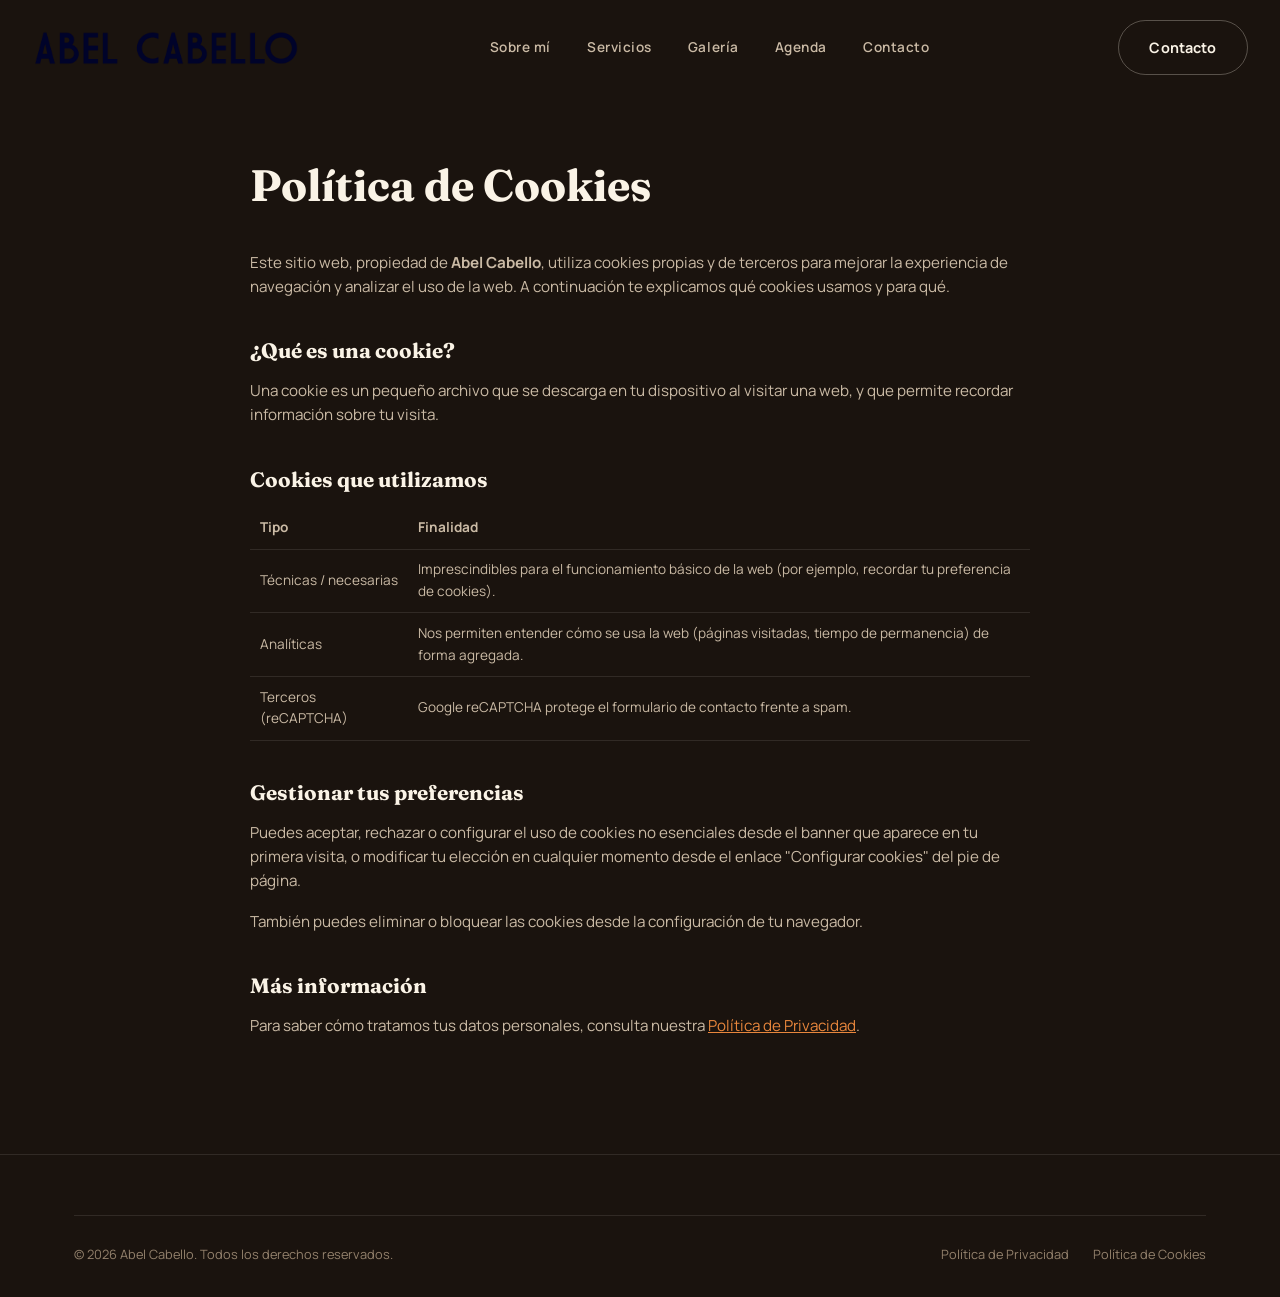
==== cookies.html @ 4c51b58e "Diferenciar identidad visual de dj-ckboo y mejorar hero - Paleta cálida (ámbar + vino) en vez de neg" ====
<!DOCTYPE html>
<html lang="es">
<head>
<meta charset="UTF-8" />
<meta name="viewport" content="width=device-width, initial-scale=1.0" />
<title>Política de Cookies — Abel Cabello</title>
<link rel="preconnect" href="https://fonts.googleapis.com">
<link rel="preconnect" href="https://fonts.gstatic.com" crossorigin>
<link href="https://fonts.googleapis.com/css2?family=Fraunces:ital,wght@0,600;0,700;1,600;1,700&family=Manrope:wght@400;500;600;700;800&display=swap" rel="stylesheet">
<link rel="stylesheet" href="assets/css/style.css" />
<style>
  .legal { padding: 160px 0 100px; max-width: 780px; margin: 0 auto; }
  .legal h1 { font-size: clamp(2rem,4vw,2.75rem); margin-bottom: 2.5rem; }
  .legal h2 { font-size: 1.3rem; margin: 2.5rem 0 1rem; }
  .legal p, .legal li { color: var(--gray); font-size: 0.95rem; }
  .legal a { color: var(--gold); text-decoration: underline; }
  .legal table { width: 100%; border-collapse: collapse; margin-top: 1rem; font-size: 0.85rem; }
  .legal th, .legal td { text-align: left; padding: 0.6rem; border-bottom: 1px solid var(--line); color: var(--gray); }
</style>
</head>
<body>

<header class="site-header" id="site-header">
  <a href="index.html" class="site-logo"><img src="images/brand/logo.png" alt="Abel Cabello" /></a>
  <nav class="site-nav" id="site-nav">
    <a href="index.html#bio">Sobre mí</a>
    <a href="index.html#servicios">Servicios</a>
    <a href="gallery.html">Galería</a>
    <a href="index.html#agenda">Agenda</a>
    <a href="index.html#contacto">Contacto</a>
  </nav>
  <div class="header-cta">
    <a href="index.html#contacto" class="btn btn-outline">Contacto</a>
  </div>
  <button class="hamburger" id="hamburger" aria-label="Abrir menú" aria-expanded="false"><span></span><span></span><span></span></button>
</header>

<div class="container legal">
  <h1>Política de Cookies</h1>

  <p>Este sitio web, propiedad de <strong>Abel Cabello</strong>, utiliza cookies propias y de terceros para mejorar la experiencia de navegación y analizar el uso de la web. A continuación te explicamos qué cookies usamos y para qué.</p>

  <h2>¿Qué es una cookie?</h2>
  <p>Una cookie es un pequeño archivo que se descarga en tu dispositivo al visitar una web, y que permite recordar información sobre tu visita.</p>

  <h2>Cookies que utilizamos</h2>
  <table>
    <tr><th>Tipo</th><th>Finalidad</th></tr>
    <tr><td>Técnicas / necesarias</td><td>Imprescindibles para el funcionamiento básico de la web (por ejemplo, recordar tu preferencia de cookies).</td></tr>
    <tr><td>Analíticas</td><td>Nos permiten entender cómo se usa la web (páginas visitadas, tiempo de permanencia) de forma agregada.</td></tr>
    <tr><td>Terceros (reCAPTCHA)</td><td>Google reCAPTCHA protege el formulario de contacto frente a spam.</td></tr>
  </table>

  <h2>Gestionar tus preferencias</h2>
  <p>Puedes aceptar, rechazar o configurar el uso de cookies no esenciales desde el banner que aparece en tu primera visita, o modificar tu elección en cualquier momento desde el enlace "Configurar cookies" del pie de página.</p>
  <p>También puedes eliminar o bloquear las cookies desde la configuración de tu navegador.</p>

  <h2>Más información</h2>
  <p>Para saber cómo tratamos tus datos personales, consulta nuestra <a href="privacidad.html">Política de Privacidad</a>.</p>
</div>

<footer class="site-footer">
  <div class="container">
    <div class="footer-bottom">
      <span>&copy; <span id="footer-year"></span> Abel Cabello. Todos los derechos reservados.</span>
      <div class="footer-links">
        <a href="privacidad.html">Política de Privacidad</a>
        <a href="cookies.html">Política de Cookies</a>
      </div>
    </div>
  </div>
</footer>

<script src="assets/js/main.js"></script>
</body>
</html>
---- assets/css/style.css ----
/* ==========================================================
   Abel Cabello — showman & cantante · Barcelona
   ========================================================== */

:root {
  --dark: #1a130e;
  --dark-2: #241a13;
  --dark-3: #302217;
  --cream: #faf3e6;
  --gray: #cabaa5;
  --gray-dim: #93816c;
  --gold: #e8863c;
  --gold-dim: #b3652a;
  --wine: #a53751;
  --line: rgba(250, 243, 230, 0.1);
  --radius: 16px;
  --serif: "Fraunces", Georgia, serif;
  --sans: "Manrope", -apple-system, BlinkMacSystemFont, "Segoe UI", sans-serif;
  --ease: cubic-bezier(0.22, 1, 0.36, 1);
}

* { box-sizing: border-box; }
html { scroll-behavior: smooth; }

body {
  margin: 0;
  background: var(--dark);
  color: var(--cream);
  font-family: var(--sans);
  font-size: 16px;
  line-height: 1.6;
  -webkit-font-smoothing: antialiased;
}

img, video { max-width: 100%; display: block; }

a { color: inherit; text-decoration: none; }

h1, h2, h3, h4 {
  font-family: var(--serif);
  font-weight: 700;
  margin: 0;
  line-height: 1.15;
}

h2 { font-size: clamp(2rem, 4vw, 3rem); }
h2 em, h1 em { font-style: italic; color: var(--gold); }

p { margin: 0 0 1rem; }

.container {
  max-width: 1180px;
  margin: 0 auto;
  padding: 0 24px;
}

.section-label {
  font-family: var(--sans);
  font-size: 0.75rem;
  letter-spacing: 0.18em;
  text-transform: uppercase;
  color: var(--gold);
  font-weight: 600;
  margin-bottom: 0.75rem;
}

section { position: relative; }

/* ---------- Buttons ---------- */
.btn {
  display: inline-flex;
  align-items: center;
  gap: 0.5rem;
  padding: 0.95rem 1.9rem;
  border-radius: var(--radius);
  font-size: 0.9rem;
  font-weight: 700;
  letter-spacing: 0.01em;
  border: 1px solid transparent;
  cursor: pointer;
  transition: all 0.3s var(--ease);
  white-space: nowrap;
}
.btn-gold {
  background: var(--gold);
  color: #1f1108;
  box-shadow: 3px 3px 0 var(--wine);
}
.btn-gold:hover { transform: translate(-2px, -2px); box-shadow: 5px 5px 0 var(--wine); }
.btn-outline {
  border-color: rgba(250, 243, 230, 0.28);
  color: var(--cream);
  border-radius: 999px;
}
.btn-outline:hover { border-color: var(--gold); color: var(--gold); }
.btn-wa {
  background: #25d366;
  color: #0b1a10;
  border-radius: 999px;
}
.btn-wa:hover { background: #34e077; transform: translateY(-2px); }

/* ---------- Header ---------- */
.site-header {
  position: fixed;
  top: 0; left: 0; right: 0;
  z-index: 100;
  display: flex;
  align-items: center;
  justify-content: space-between;
  padding: 1.25rem 32px;
  transition: background 0.3s var(--ease), padding 0.3s var(--ease), backdrop-filter 0.3s;
}
.site-header.scrolled {
  background: rgba(19, 17, 16, 0.92);
  backdrop-filter: blur(10px);
  padding: 0.85rem 32px;
  border-bottom: 1px solid var(--line);
}
.site-logo img { height: 34px; width: auto; }

.site-nav {
  display: flex;
  align-items: center;
  gap: 2.25rem;
}
.site-nav a {
  font-size: 0.85rem;
  font-weight: 600;
  letter-spacing: 0.04em;
  color: var(--gray);
  transition: color 0.25s;
}
.site-nav a:hover { color: var(--gold); }

.header-cta { display: flex; align-items: center; gap: 1rem; }

.hamburger {
  display: none;
  flex-direction: column;
  gap: 5px;
  background: none;
  border: none;
  cursor: pointer;
  padding: 6px;
}
.hamburger span { width: 24px; height: 2px; background: var(--cream); }

/* ---------- Hero ---------- */
.hero {
  min-height: 100vh;
  display: flex;
  flex-direction: column;
  align-items: center;
  justify-content: center;
  text-align: center;
  padding: 140px 24px 80px;
  position: relative;
  overflow: hidden;
}
.hero-slider { position: absolute; inset: 0; z-index: 0; }
.hero-slide {
  position: absolute; inset: 0;
  background-size: cover;
  background-position: center 20%;
  opacity: 0;
  transition: opacity 1.6s var(--ease);
}
.hero-slide.active { opacity: 1; }
.hero-overlay {
  position: absolute; inset: 0; z-index: 1;
  background: linear-gradient(180deg, rgba(26,19,14,0.4) 0%, rgba(26,19,14,0.88) 78%, var(--dark) 100%);
}
.hero-content { position: relative; z-index: 2; display: flex; flex-direction: column; align-items: center; }
.hero-logo { height: 46px; width: auto; margin-bottom: 2rem; filter: drop-shadow(0 2px 10px rgba(0,0,0,0.4)); }
.hero-dots {
  position: absolute; z-index: 2; bottom: 90px; left: 50%; transform: translateX(-50%);
  display: flex; gap: 0.5rem;
}
.hero-dot { width: 8px; height: 8px; border-radius: 50%; background: rgba(250,243,230,0.3); border: none; cursor: pointer; transition: background 0.3s; padding: 0; }
.hero-dot.active { background: var(--gold); }
.hero-tag {
  font-size: 0.8rem;
  letter-spacing: 0.2em;
  text-transform: uppercase;
  color: var(--gold);
  font-weight: 700;
  margin-bottom: 1.5rem;
}
.hero h1 {
  font-size: clamp(2.75rem, 8vw, 5.5rem);
  color: var(--cream);
}
.hero-sub {
  max-width: 620px;
  margin: 1.75rem auto 2.5rem;
  font-size: clamp(1.05rem, 2vw, 1.25rem);
  color: var(--gray);
}
.hero-cta { display: flex; gap: 1rem; flex-wrap: wrap; justify-content: center; }
.hero-scroll {
  position: absolute;
  z-index: 2;
  bottom: 36px;
  left: 50%;
  transform: translateX(-50%);
  color: var(--gray-dim);
  font-size: 0.7rem;
  letter-spacing: 0.15em;
  text-transform: uppercase;
  display: flex;
  flex-direction: column;
  align-items: center;
  gap: 0.5rem;
  animation: bounce 2.4s infinite;
}
@keyframes bounce {
  0%, 100% { transform: translate(-50%, 0); }
  50% { transform: translate(-50%, 8px); }
}

/* ---------- Bio ---------- */
.bio { padding: 120px 0; background: var(--dark-2); }
.bio-grid {
  display: grid;
  grid-template-columns: 0.85fr 1.15fr;
  gap: 4rem;
  align-items: center;
}
.bio-image { position: relative; }
.bio-image img { border-radius: var(--radius); }
.bio-image::before {
  content: '';
  position: absolute;
  top: -18px; left: -18px;
  width: 100%; height: 100%;
  border: 1px solid var(--gold-dim);
  border-radius: var(--radius);
  z-index: -1;
}
.bio-text p { color: var(--gray); font-size: 1.05rem; }
.bio-badges {
  display: flex;
  flex-wrap: wrap;
  gap: 0.6rem;
  margin: 1.75rem 0;
}
.badge {
  font-size: 0.78rem;
  padding: 0 0.1rem 0.35rem;
  border-bottom: 2px solid var(--gold-dim);
  color: var(--gray);
}
.awards {
  display: grid;
  grid-template-columns: repeat(4, 1fr);
  margin-top: 2.25rem;
}
.award {
  text-align: left;
  padding: 0 1rem;
  border-left: 1px solid var(--line);
}
.award:first-child { padding-left: 0; border-left: none; }
.award-year { font-family: var(--serif); font-size: 1.6rem; color: var(--gold); display: block; }
.award-label { font-size: 0.66rem; color: var(--gray-dim); text-transform: uppercase; letter-spacing: 0.06em; }

/* ---------- Servicios ---------- */
.servicios { padding: 120px 0; }
.servicios-head { text-align: center; max-width: 620px; margin: 0 auto 4rem; }
.servicios-head p { color: var(--gray); }
.serv-grid {
  display: grid;
  grid-template-columns: repeat(4, 1fr);
  gap: 1.5rem;
  counter-reset: serv;
}
.serv-card {
  position: relative;
  counter-increment: serv;
  background: var(--dark-2);
  border: 1px solid var(--line);
  border-radius: var(--radius);
  overflow: hidden;
  transition: transform 0.35s var(--ease), border-color 0.35s;
}
.serv-card:hover { transform: translateY(-6px) rotate(-0.5deg); border-color: var(--gold-dim); }
.serv-card-img { aspect-ratio: 3/4; overflow: hidden; position: relative; }
.serv-card-img::before {
  content: "0" counter(serv);
  position: absolute; top: 12px; left: 12px; z-index: 2;
  font-family: var(--serif);
  font-size: 1.1rem;
  color: #1f1108;
  background: var(--gold);
  width: 34px; height: 34px;
  border-radius: 50%;
  display: flex; align-items: center; justify-content: center;
}
.serv-card-img img { width: 100%; height: 100%; object-fit: cover; transition: transform 0.5s var(--ease); }
.serv-card:hover .serv-card-img img { transform: scale(1.06); }
.serv-card-body { padding: 1.5rem; }
.serv-card-body h3 { font-size: 1.2rem; margin-bottom: 0.5rem; }
.serv-card-body p { color: var(--gray-dim); font-size: 0.88rem; margin: 0; }
.serv-price { display: inline-block; margin-top: 1rem; color: var(--gold); font-size: 0.8rem; font-weight: 700; letter-spacing: 0.03em; }

/* ---------- Galería ---------- */
.galeria { padding: 120px 0; background: var(--dark-2); }
.galeria-head {
  display: flex;
  align-items: flex-end;
  justify-content: space-between;
  flex-wrap: wrap;
  gap: 1.5rem;
  margin-bottom: 3rem;
}
.galeria-head p { color: var(--gray); max-width: 420px; margin: 0.5rem 0 0; }
.gal-grid {
  display: grid;
  grid-template-columns: repeat(4, 1fr);
  grid-auto-rows: 220px;
  gap: 8px;
}
.gal-item {
  position: relative;
  overflow: hidden;
  border-radius: 3px;
  cursor: pointer;
  background: var(--dark-3);
}
.gal-item.tall { grid-row: span 2; }
.gal-item.wide { grid-column: span 2; }
.gal-item img, .gal-item video { width: 100%; height: 100%; object-fit: cover; transition: transform 0.5s var(--ease); }
.gal-item:hover img, .gal-item:hover video { transform: scale(1.07); }
.gal-play {
  position: absolute; inset: 0;
  display: flex; align-items: center; justify-content: center;
  background: rgba(19,17,16,0.25);
}
.gal-play svg { filter: drop-shadow(0 2px 8px rgba(0,0,0,0.5)); }
.gal-footer { text-align: center; margin-top: 3rem; }

/* Lightbox */
.lightbox {
  position: fixed; inset: 0; z-index: 300;
  background: rgba(10,9,8,0.96);
  display: none;
  align-items: center; justify-content: center;
  padding: 40px;
}
.lightbox.open { display: flex; }
.lightbox-content { max-width: 90vw; max-height: 85vh; }
.lightbox-content img, .lightbox-content video { max-width: 90vw; max-height: 85vh; border-radius: 4px; }
.lightbox-close {
  position: absolute; top: 24px; right: 32px;
  color: var(--cream); font-size: 2rem; cursor: pointer; background: none; border: none;
}
.lightbox-nav {
  position: absolute; top: 50%; transform: translateY(-50%);
  background: none; border: none; color: var(--cream); font-size: 2.5rem; cursor: pointer; padding: 1rem;
  opacity: 0.6; transition: opacity 0.2s;
}
.lightbox-nav:hover { opacity: 1; }
.lightbox-prev { left: 8px; }
.lightbox-next { right: 8px; }

/* ---------- Agenda ---------- */
.agenda { padding: 120px 0; }
.agenda-head { text-align: center; max-width: 560px; margin: 0 auto 3.5rem; }
.agenda-head p { color: var(--gray); }
.agenda-list { max-width: 780px; margin: 0 auto; border-top: 1px solid var(--line); }
.agenda-row {
  display: grid;
  grid-template-columns: 110px 1fr auto;
  align-items: center;
  gap: 1.5rem;
  padding: 1.5rem 0;
  border-bottom: 1px solid var(--line);
}
.agenda-date { text-align: center; }
.agenda-date .day { font-family: var(--serif); font-size: 1.8rem; color: var(--gold); display: block; }
.agenda-date .month { font-size: 0.72rem; text-transform: uppercase; color: var(--gray-dim); letter-spacing: 0.08em; }
.agenda-info h4 { font-size: 1.05rem; margin-bottom: 0.25rem; }
.agenda-info span { font-size: 0.85rem; color: var(--gray-dim); }
.agenda-status {
  font-size: 0.72rem;
  text-transform: uppercase;
  letter-spacing: 0.06em;
  padding: 0.4rem 0.85rem;
  border-radius: 999px;
  border: 1px solid var(--line);
  color: var(--gray);
}
.agenda-status.open { color: #7dd88a; border-color: rgba(125,216,138,0.35); }
.agenda-cta { text-align: center; margin-top: 3rem; }

/* ---------- Testimonios ---------- */
.testimonios { padding: 120px 0; background: var(--dark-2); }
.testi-head { text-align: center; max-width: 560px; margin: 0 auto 3.5rem; }
.testi-grid {
  display: grid;
  grid-template-columns: repeat(3, 1fr);
  gap: 1.75rem;
}
.testi-card {
  background: var(--dark);
  border: 1px solid var(--line);
  border-radius: var(--radius);
  padding: 2rem;
}
.testi-stars { color: var(--wine); font-size: 1rem; margin-bottom: 1rem; letter-spacing: 0.15em; }
.testi-card { border-top: 3px solid var(--gold); }
.testi-text { color: var(--cream); font-size: 0.95rem; font-style: italic; margin-bottom: 1.5rem; }
.testi-author { font-size: 0.85rem; font-weight: 600; color: var(--gray); }
.testi-event { font-size: 0.78rem; color: var(--gray-dim); }

/* ---------- Contacto ---------- */
.contacto {
  padding: 120px 0;
  background: linear-gradient(180deg, var(--dark) 0%, #0e0c0b 100%);
}
.contacto-grid {
  display: grid;
  grid-template-columns: 1fr 1fr;
  gap: 4rem;
}
.contacto-info p { color: var(--gray); }
.contacto-direct { margin-top: 2rem; display: flex; flex-direction: column; gap: 1rem; }
.contacto-direct a { display: flex; align-items: center; gap: 0.75rem; color: var(--cream); font-size: 0.95rem; }
.contacto-direct a:hover { color: var(--gold); }
.contacto-direct svg { color: var(--gold); flex-shrink: 0; }

.form-grid {
  display: grid;
  grid-template-columns: 1fr 1fr;
  gap: 1rem;
}
.form-grid .full { grid-column: 1 / -1; }
.field label {
  display: block;
  font-size: 0.78rem;
  text-transform: uppercase;
  letter-spacing: 0.05em;
  color: var(--gray-dim);
  margin-bottom: 0.5rem;
}
.field input, .field select, .field textarea {
  width: 100%;
  background: var(--dark-2);
  border: 1px solid var(--line);
  border-radius: 3px;
  padding: 0.85rem 1rem;
  color: var(--cream);
  font-family: var(--sans);
  font-size: 0.92rem;
  transition: border-color 0.25s;
}
.field input:focus, .field select:focus, .field textarea:focus {
  outline: none;
  border-color: var(--gold-dim);
}
.field textarea { resize: vertical; min-height: 110px; }
.field-check {
  display: flex;
  align-items: flex-start;
  gap: 0.6rem;
  font-size: 0.8rem;
  color: var(--gray-dim);
}
.field-check a { color: var(--gray); text-decoration: underline; }
.field-check input { margin-top: 3px; }
.form-note { font-size: 0.75rem; color: var(--gray-dim); margin-top: 0.75rem; }

/* ---------- Footer ---------- */
.site-footer {
  padding: 60px 0 32px;
  border-top: 1px solid var(--line);
}
.footer-top {
  display: flex;
  justify-content: space-between;
  align-items: center;
  flex-wrap: wrap;
  gap: 1.5rem;
  padding-bottom: 2.5rem;
}
.footer-logo img { height: 28px; }
.footer-social { display: flex; gap: 1.25rem; }
.footer-social a { color: var(--gray); transition: color 0.25s; }
.footer-social a:hover { color: var(--gold); }
.footer-bottom {
  display: flex;
  justify-content: space-between;
  flex-wrap: wrap;
  gap: 1rem;
  padding-top: 1.75rem;
  border-top: 1px solid var(--line);
  font-size: 0.8rem;
  color: var(--gray-dim);
}
.footer-links { display: flex; gap: 1.5rem; }
.footer-links a:hover { color: var(--gold); }

/* ---------- WhatsApp float ---------- */
.wa-float {
  position: fixed;
  bottom: 24px; right: 24px;
  z-index: 90;
  width: 56px; height: 56px;
  border-radius: 50%;
  background: #25d366;
  display: flex; align-items: center; justify-content: center;
  box-shadow: 0 6px 20px rgba(0,0,0,0.35);
  transition: transform 0.25s;
}
.wa-float:hover { transform: scale(1.08); }

/* ---------- Reveal animation ---------- */
.fade-up { opacity: 0; transform: translateY(24px); transition: opacity 0.7s var(--ease), transform 0.7s var(--ease); }
.fade-up.in-view { opacity: 1; transform: translateY(0); }

/* ---------- Responsive ---------- */
@media (max-width: 900px) {
  .bio-grid, .contacto-grid { grid-template-columns: 1fr; gap: 2.5rem; }
  .awards { grid-template-columns: repeat(2, 1fr); row-gap: 1.5rem; }
  .award:nth-child(3) { border-left: none; padding-left: 0; }
  .serv-grid { grid-template-columns: repeat(2, 1fr); }
  .testi-grid { grid-template-columns: 1fr; }
  .gal-grid { grid-template-columns: repeat(2, 1fr); grid-auto-rows: 180px; }
  .gal-item.wide { grid-column: span 2; }
}

@media (max-width: 700px) {
  .site-nav, .header-cta .btn-outline { display: none; }
  .hamburger { display: flex; }
  .site-nav.open {
    display: flex;
    position: fixed;
    top: 0; right: 0;
    height: 100vh;
    width: 78%;
    max-width: 320px;
    background: var(--dark-2);
    flex-direction: column;
    align-items: flex-start;
    justify-content: center;
    gap: 2rem;
    padding: 2rem 2.5rem;
    box-shadow: -10px 0 40px rgba(0,0,0,0.4);
  }
  .site-nav.open a { font-size: 1.1rem; }
  .form-grid { grid-template-columns: 1fr; }
  .form-grid .full { grid-column: 1; }
  .agenda-row { grid-template-columns: 70px 1fr; }
  .agenda-status { grid-column: 1 / -1; justify-self: start; }
}
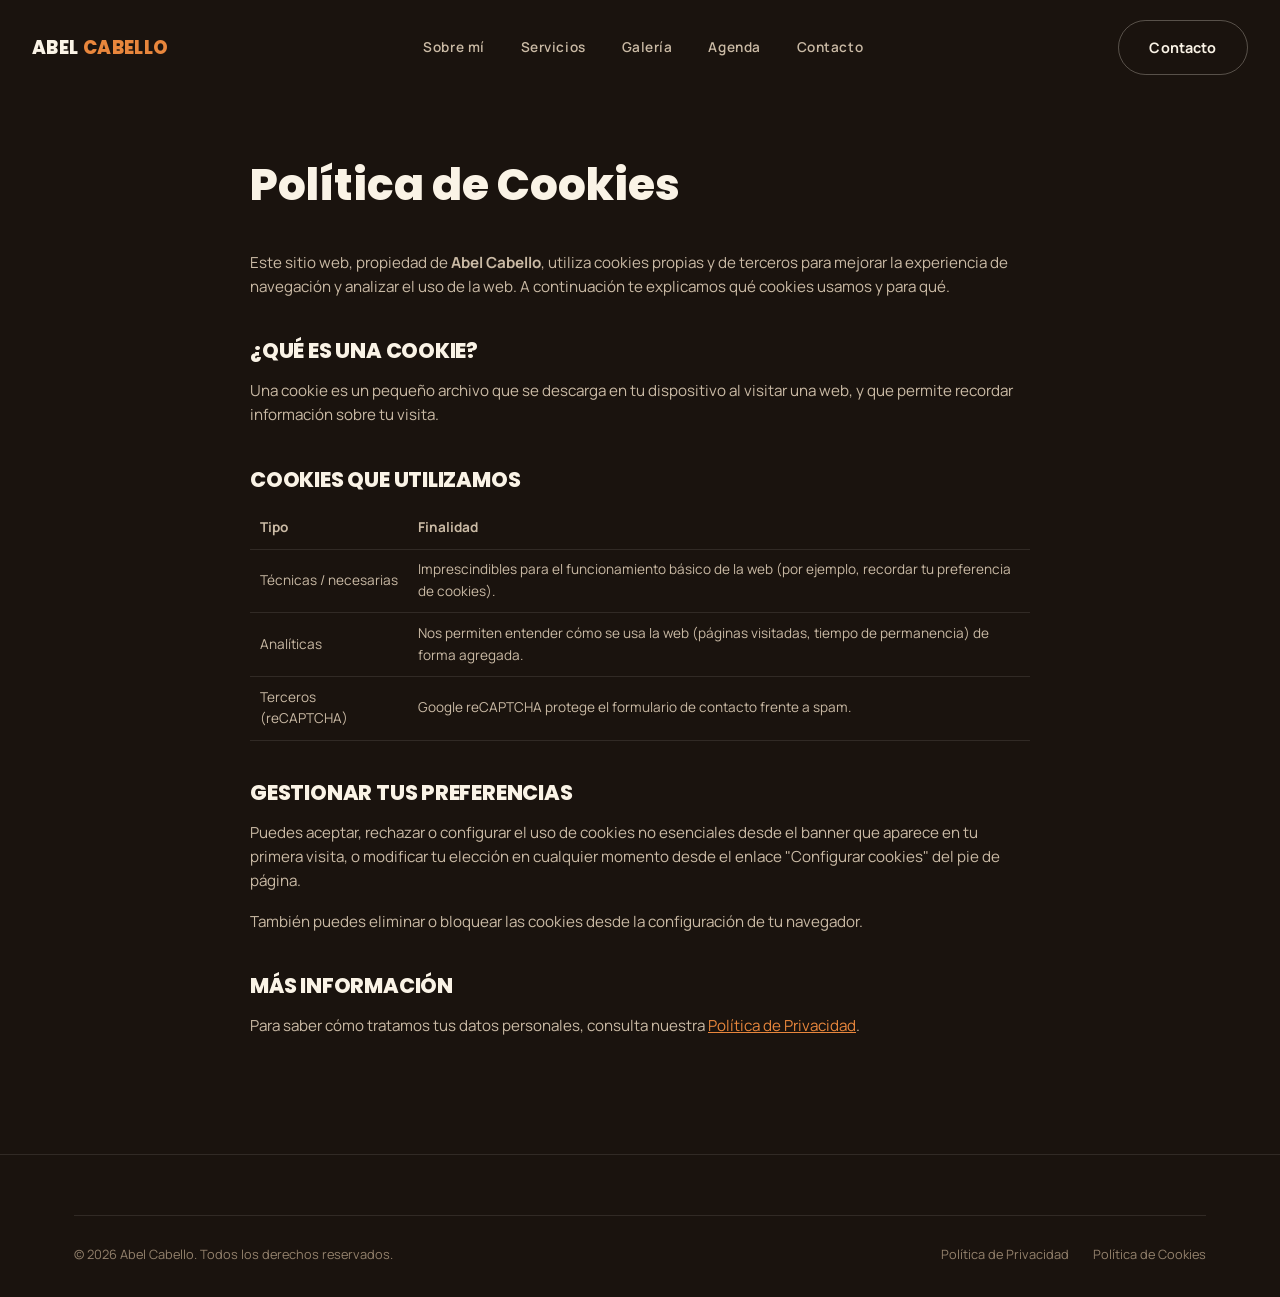
==== commit b45bffa3: "Logo en texto, tipografía disco-80s y arreglo del marco de bio - Elimina el logo PNG en header/hero/" ====
--- a/cookies.html
+++ b/cookies.html
@@ -6,7 +6,7 @@
 <title>Política de Cookies — Abel Cabello</title>
 <link rel="preconnect" href="https://fonts.googleapis.com">
 <link rel="preconnect" href="https://fonts.gstatic.com" crossorigin>
-<link href="https://fonts.googleapis.com/css2?family=Fraunces:ital,wght@0,600;0,700;1,600;1,700&family=Manrope:wght@400;500;600;700;800&display=swap" rel="stylesheet">
+<link href="https://fonts.googleapis.com/css2?family=Archivo+Black&family=Poppins:wght@600;700;800;900&family=Manrope:wght@400;500;600;700;800&display=swap" rel="stylesheet">
 <link rel="stylesheet" href="assets/css/style.css" />
 <style>
   .legal { padding: 160px 0 100px; max-width: 780px; margin: 0 auto; }
@@ -21,7 +21,7 @@
 <body>
 
 <header class="site-header" id="site-header">
-  <a href="index.html" class="site-logo"><img src="images/brand/logo.png" alt="Abel Cabello" /></a>
+  <a href="index.html" class="site-logo wordmark">Abel <span class="accent">Cabello</span></a>
   <nav class="site-nav" id="site-nav">
     <a href="index.html#bio">Sobre mí</a>
     <a href="index.html#servicios">Servicios</a>
--- a/assets/css/style.css
+++ b/assets/css/style.css
@@ -14,7 +14,8 @@
   --wine: #a53751;
   --line: rgba(250, 243, 230, 0.1);
   --radius: 16px;
-  --serif: "Fraunces", Georgia, serif;
+  --serif: "Poppins", "Manrope", sans-serif;
+  --display: "Archivo Black", "Poppins", sans-serif;
   --sans: "Manrope", -apple-system, BlinkMacSystemFont, "Segoe UI", sans-serif;
   --ease: cubic-bezier(0.22, 1, 0.36, 1);
 }
@@ -38,13 +39,22 @@
 
 h1, h2, h3, h4 {
   font-family: var(--serif);
-  font-weight: 700;
+  font-weight: 800;
   margin: 0;
   line-height: 1.15;
 }
 
-h2 { font-size: clamp(2rem, 4vw, 3rem); }
-h2 em, h1 em { font-style: italic; color: var(--gold); }
+h2 { font-size: clamp(2rem, 4vw, 3rem); text-transform: uppercase; letter-spacing: -0.01em; }
+h2 em, h1 em { font-style: normal; color: var(--gold); }
+
+.wordmark {
+  font-family: var(--serif);
+  font-weight: 800;
+  text-transform: uppercase;
+  letter-spacing: 0.02em;
+  font-size: 1.15rem;
+}
+.wordmark .accent { color: var(--gold); }
 
 p { margin: 0 0 1rem; }
 
@@ -188,9 +198,13 @@
   margin-bottom: 1.5rem;
 }
 .hero h1 {
+  font-family: var(--display);
   font-size: clamp(2.75rem, 8vw, 5.5rem);
+  text-transform: uppercase;
+  letter-spacing: -0.01em;
   color: var(--cream);
 }
+.hero h1 em { font-family: var(--display); }
 .hero-sub {
   max-width: 620px;
   margin: 1.75rem auto 2.5rem;
@@ -228,15 +242,15 @@
   align-items: center;
 }
 .bio-image { position: relative; }
-.bio-image img { border-radius: var(--radius); }
+.bio-image img { border-radius: var(--radius); position: relative; z-index: 1; }
 .bio-image::before {
   content: '';
   position: absolute;
-  top: -18px; left: -18px;
-  width: 100%; height: 100%;
-  border: 1px solid var(--gold-dim);
+  top: 18px; left: -18px;
+  right: -18px; bottom: -18px;
+  background: var(--gold);
   border-radius: var(--radius);
-  z-index: -1;
+  z-index: 0;
 }
 .bio-text p { color: var(--gray); font-size: 1.05rem; }
 .bio-badges {
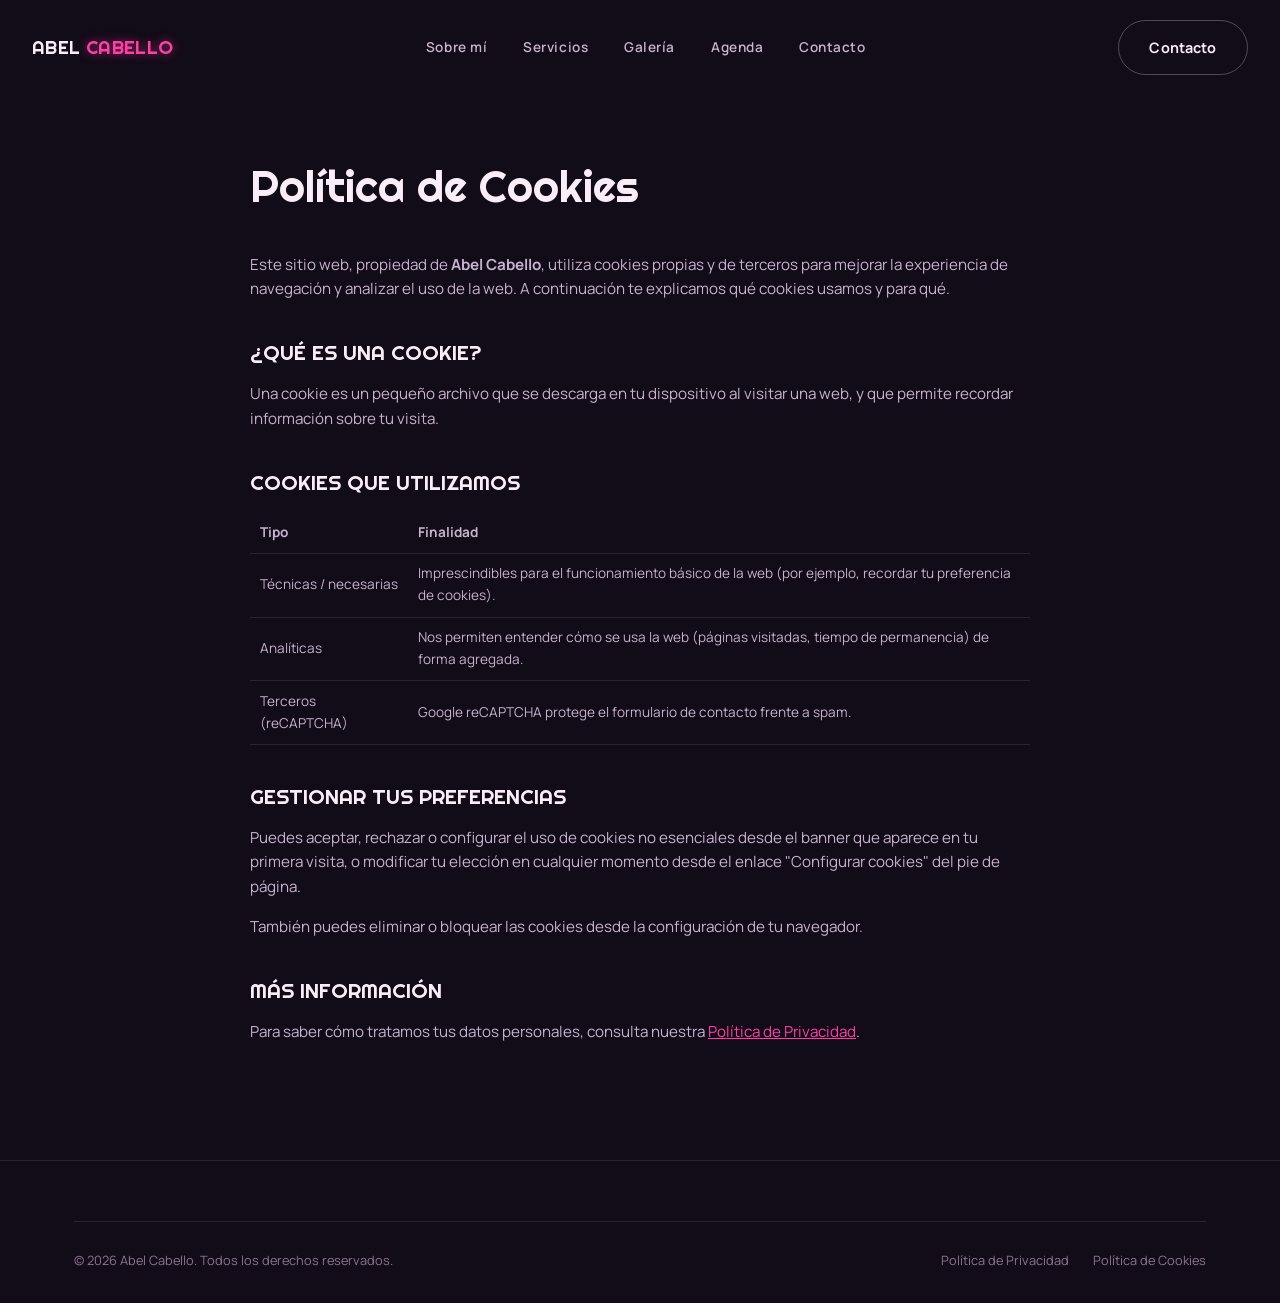
==== commit 5ca6697e: "Identidad neón rosa/cian estilo disco - Fondo púrpura-negro en vez de marrón cálido, mejor base para" ====
--- a/cookies.html
+++ b/cookies.html
@@ -6,7 +6,7 @@
 <title>Política de Cookies — Abel Cabello</title>
 <link rel="preconnect" href="https://fonts.googleapis.com">
 <link rel="preconnect" href="https://fonts.gstatic.com" crossorigin>
-<link href="https://fonts.googleapis.com/css2?family=Archivo+Black&family=Poppins:wght@600;700;800;900&family=Manrope:wght@400;500;600;700;800&display=swap" rel="stylesheet">
+<link href="https://fonts.googleapis.com/css2?family=Monoton&family=Righteous&family=Manrope:wght@400;500;600;700;800&display=swap" rel="stylesheet">
 <link rel="stylesheet" href="assets/css/style.css" />
 <style>
   .legal { padding: 160px 0 100px; max-width: 780px; margin: 0 auto; }
--- a/assets/css/style.css
+++ b/assets/css/style.css
@@ -3,21 +3,23 @@
    ========================================================== */
 
 :root {
-  --dark: #1a130e;
-  --dark-2: #241a13;
-  --dark-3: #302217;
-  --cream: #faf3e6;
-  --gray: #cabaa5;
-  --gray-dim: #93816c;
-  --gold: #e8863c;
-  --gold-dim: #b3652a;
-  --wine: #a53751;
-  --line: rgba(250, 243, 230, 0.1);
+  --dark: #120b18;
+  --dark-2: #1c1124;
+  --dark-3: #271730;
+  --cream: #f9eef7;
+  --gray: #c6b3cc;
+  --gray-dim: #8a7591;
+  --gold: #ff3fa6;
+  --gold-dim: #c41f80;
+  --wine: #00e5ff;
+  --line: rgba(249, 238, 247, 0.1);
   --radius: 16px;
-  --serif: "Poppins", "Manrope", sans-serif;
-  --display: "Archivo Black", "Poppins", sans-serif;
+  --serif: "Righteous", "Manrope", sans-serif;
+  --display: "Monoton", "Righteous", sans-serif;
   --sans: "Manrope", -apple-system, BlinkMacSystemFont, "Segoe UI", sans-serif;
   --ease: cubic-bezier(0.22, 1, 0.36, 1);
+  --glow-pink: 0 0 6px rgba(255, 63, 166, 0.85), 0 0 22px rgba(255, 63, 166, 0.55), 0 0 60px rgba(255, 63, 166, 0.35);
+  --glow-cyan: 0 0 6px rgba(0, 229, 255, 0.85), 0 0 22px rgba(0, 229, 255, 0.5), 0 0 60px rgba(0, 229, 255, 0.3);
 }
 
 * { box-sizing: border-box; }
@@ -39,22 +41,23 @@
 
 h1, h2, h3, h4 {
   font-family: var(--serif);
-  font-weight: 800;
+  font-weight: 400;
   margin: 0;
-  line-height: 1.15;
-}
-
-h2 { font-size: clamp(2rem, 4vw, 3rem); text-transform: uppercase; letter-spacing: -0.01em; }
-h2 em, h1 em { font-style: normal; color: var(--gold); }
+  line-height: 1.2;
+}
+
+h2 { font-size: clamp(1.85rem, 4vw, 2.75rem); text-transform: uppercase; letter-spacing: 0; }
+h2 em, h1 em { font-style: normal; color: var(--gold); text-shadow: 0 0 14px rgba(255, 63, 166, 0.5); }
 
 .wordmark {
   font-family: var(--serif);
-  font-weight: 800;
+  font-weight: 400;
   text-transform: uppercase;
   letter-spacing: 0.02em;
   font-size: 1.15rem;
 }
-.wordmark .accent { color: var(--gold); }
+.wordmark .accent { color: var(--gold); text-shadow: 0 0 10px rgba(255, 63, 166, 0.6); }
+.hero-wordmark { font-size: 1.3rem; margin-bottom: 1.75rem; }
 
 p { margin: 0 0 1rem; }
 
@@ -69,6 +72,7 @@
   font-size: 0.75rem;
   letter-spacing: 0.18em;
   text-transform: uppercase;
+  text-shadow: 0 0 12px rgba(255, 63, 166, 0.45);
   color: var(--gold);
   font-weight: 600;
   margin-bottom: 0.75rem;
@@ -93,16 +97,16 @@
 }
 .btn-gold {
   background: var(--gold);
-  color: #1f1108;
-  box-shadow: 3px 3px 0 var(--wine);
-}
-.btn-gold:hover { transform: translate(-2px, -2px); box-shadow: 5px 5px 0 var(--wine); }
+  color: #180a14;
+  box-shadow: var(--glow-pink);
+}
+.btn-gold:hover { transform: translateY(-2px); box-shadow: 0 0 10px rgba(255,63,166,1), 0 0 30px rgba(255,63,166,0.7), 0 0 80px rgba(255,63,166,0.4); }
 .btn-outline {
-  border-color: rgba(250, 243, 230, 0.28);
+  border-color: rgba(249, 238, 247, 0.28);
   color: var(--cream);
   border-radius: 999px;
 }
-.btn-outline:hover { border-color: var(--gold); color: var(--gold); }
+.btn-outline:hover { border-color: var(--wine); color: var(--wine); box-shadow: var(--glow-cyan); }
 .btn-wa {
   background: #25d366;
   color: #0b1a10;
@@ -187,8 +191,8 @@
   position: absolute; z-index: 2; bottom: 90px; left: 50%; transform: translateX(-50%);
   display: flex; gap: 0.5rem;
 }
-.hero-dot { width: 8px; height: 8px; border-radius: 50%; background: rgba(250,243,230,0.3); border: none; cursor: pointer; transition: background 0.3s; padding: 0; }
-.hero-dot.active { background: var(--gold); }
+.hero-dot { width: 8px; height: 8px; border-radius: 50%; background: rgba(249,238,247,0.3); border: none; cursor: pointer; transition: all 0.3s; padding: 0; }
+.hero-dot.active { background: var(--gold); box-shadow: var(--glow-pink); }
 .hero-tag {
   font-size: 0.8rem;
   letter-spacing: 0.2em;
@@ -199,12 +203,19 @@
 }
 .hero h1 {
   font-family: var(--display);
-  font-size: clamp(2.75rem, 8vw, 5.5rem);
-  text-transform: uppercase;
-  letter-spacing: -0.01em;
+  font-weight: 400;
+  font-size: clamp(2.25rem, 7.5vw, 4.75rem);
+  text-transform: uppercase;
+  letter-spacing: 0.02em;
   color: var(--cream);
-}
-.hero h1 em { font-family: var(--display); }
+  text-shadow: var(--glow-pink);
+}
+.hero h1 em {
+  font-family: var(--display);
+  font-style: normal;
+  color: var(--wine);
+  text-shadow: var(--glow-cyan);
+}
 .hero-sub {
   max-width: 620px;
   margin: 1.75rem auto 2.5rem;
@@ -248,7 +259,8 @@
   position: absolute;
   top: 18px; left: -18px;
   right: -18px; bottom: -18px;
-  background: var(--gold);
+  background: var(--wine);
+  box-shadow: var(--glow-cyan);
   border-radius: var(--radius);
   z-index: 0;
 }
@@ -262,7 +274,7 @@
 .badge {
   font-size: 0.78rem;
   padding: 0 0.1rem 0.35rem;
-  border-bottom: 2px solid var(--gold-dim);
+  border-bottom: 2px solid var(--gold);
   color: var(--gray);
 }
 .awards {
@@ -276,7 +288,7 @@
   border-left: 1px solid var(--line);
 }
 .award:first-child { padding-left: 0; border-left: none; }
-.award-year { font-family: var(--serif); font-size: 1.6rem; color: var(--gold); display: block; }
+.award-year { font-family: var(--serif); font-size: 1.6rem; color: var(--gold); text-shadow: 0 0 10px rgba(255,63,166,0.5); display: block; }
 .award-label { font-size: 0.66rem; color: var(--gray-dim); text-transform: uppercase; letter-spacing: 0.06em; }
 
 /* ---------- Servicios ---------- */
@@ -298,7 +310,7 @@
   overflow: hidden;
   transition: transform 0.35s var(--ease), border-color 0.35s;
 }
-.serv-card:hover { transform: translateY(-6px) rotate(-0.5deg); border-color: var(--gold-dim); }
+.serv-card:hover { transform: translateY(-6px) rotate(-0.5deg); border-color: var(--gold); box-shadow: var(--glow-pink); }
 .serv-card-img { aspect-ratio: 3/4; overflow: hidden; position: relative; }
 .serv-card-img::before {
   content: "0" counter(serv);
@@ -341,7 +353,10 @@
   border-radius: 3px;
   cursor: pointer;
   background: var(--dark-3);
-}
+  border: 1px solid transparent;
+  transition: border-color 0.3s, box-shadow 0.3s;
+}
+.gal-item:hover { border-color: var(--wine); box-shadow: var(--glow-cyan); }
 .gal-item.tall { grid-row: span 2; }
 .gal-item.wide { grid-column: span 2; }
 .gal-item img, .gal-item video { width: 100%; height: 100%; object-fit: cover; transition: transform 0.5s var(--ease); }
@@ -471,7 +486,8 @@
 }
 .field input:focus, .field select:focus, .field textarea:focus {
   outline: none;
-  border-color: var(--gold-dim);
+  border-color: var(--wine);
+  box-shadow: 0 0 0 1px var(--wine), var(--glow-cyan);
 }
 .field textarea { resize: vertical; min-height: 110px; }
 .field-check {
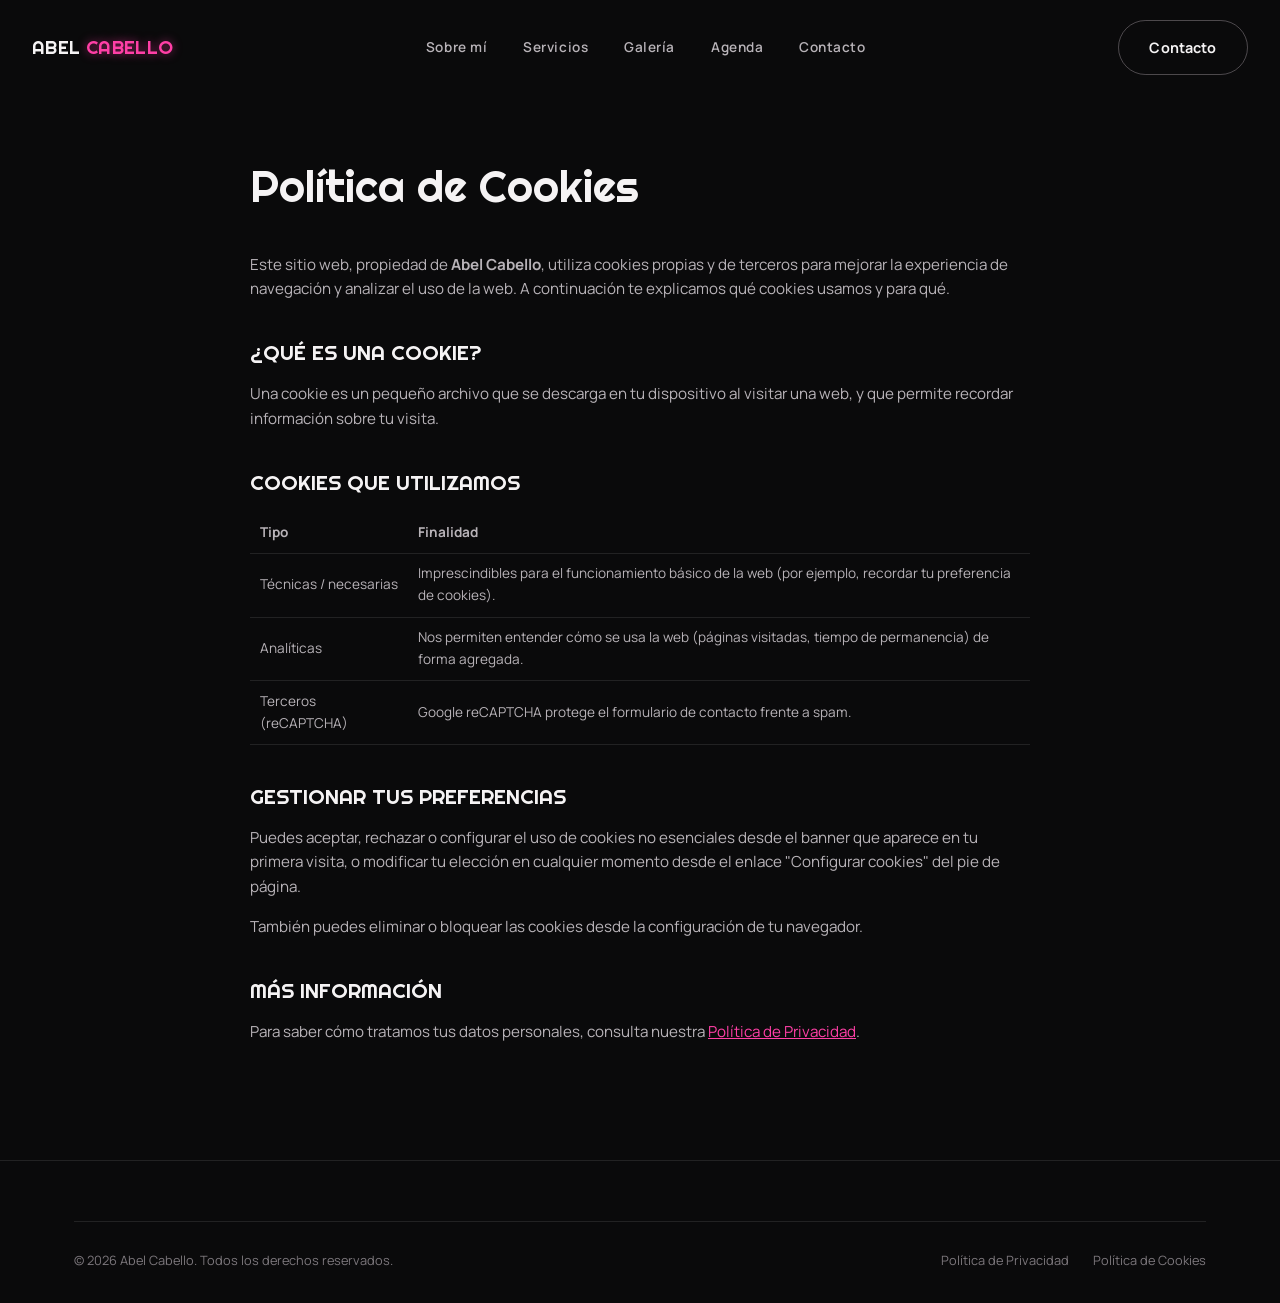
==== commit 15993d17: "Arregla formulario CF7, header móvil y quita banner de reCAPTCHA - Estiliza el formulario de booking" ====
--- a/cookies.html
+++ b/cookies.html
@@ -28,6 +28,7 @@
     <a href="gallery.html">Galería</a>
     <a href="index.html#agenda">Agenda</a>
     <a href="index.html#contacto">Contacto</a>
+    <a href="https://wa.me/34675169667" target="_blank" rel="noopener" class="nav-wa-mobile"><svg width="16" height="16" viewBox="0 0 24 24" fill="currentColor"><path d="M17.5 14.4c-.3-.1-1.7-.9-2-1-.3-.1-.5-.1-.7.1-.2.3-.7 1-.9 1.2-.2.2-.3.2-.6.1-.3-.1-1.3-.5-2.4-1.5-.9-.8-1.5-1.8-1.7-2.1-.2-.3 0-.5.1-.6.1-.1.3-.3.4-.5.1-.2.2-.3.3-.5.1-.2 0-.4 0-.5C10 9 9.5 7.7 9.3 7.2c-.2-.5-.4-.4-.5-.4h-.5c-.2 0-.5.1-.7.3-.3.3-1 1-1 2.4s1 2.8 1.2 3c.1.2 2 3.1 4.9 4.3.7.3 1.2.5 1.6.6.7.2 1.3.2 1.8.1.5-.1 1.7-.7 1.9-1.4.2-.7.2-1.2.2-1.4-.1-.1-.3-.2-.6-.3z"/><path d="M12 2C6.5 2 2 6.5 2 12c0 1.9.5 3.7 1.5 5.3L2 22l4.9-1.3C8.4 21.5 10.2 22 12 22c5.5 0 10-4.5 10-10S17.5 2 12 2zm0 18c-1.6 0-3.2-.4-4.6-1.3l-.3-.2-3.2.8.8-3.1-.2-.3C3.4 14.4 3 13.2 3 12c0-4.4 3.6-8 9-8s9 3.6 9 8-4.6 8-9 8z"/></svg> WhatsApp</a>
   </nav>
   <div class="header-cta">
     <a href="index.html#contacto" class="btn btn-outline">Contacto</a>
--- a/assets/css/style.css
+++ b/assets/css/style.css
@@ -3,16 +3,16 @@
    ========================================================== */
 
 :root {
-  --dark: #120b18;
-  --dark-2: #1c1124;
-  --dark-3: #271730;
-  --cream: #f9eef7;
-  --gray: #c6b3cc;
-  --gray-dim: #8a7591;
+  --dark: #0a0a0b;
+  --dark-2: #141415;
+  --dark-3: #1e1e1f;
+  --cream: #f5f3f4;
+  --gray: #b8b3b8;
+  --gray-dim: #7c777c;
   --gold: #ff3fa6;
   --gold-dim: #c41f80;
   --wine: #00e5ff;
-  --line: rgba(249, 238, 247, 0.1);
+  --line: rgba(245, 243, 244, 0.1);
   --radius: 16px;
   --serif: "Righteous", "Manrope", sans-serif;
   --display: "Monoton", "Righteous", sans-serif;
@@ -560,9 +560,12 @@
   .gal-item.wide { grid-column: span 2; }
 }
 
+.nav-wa-mobile { display: none; }
+
 @media (max-width: 700px) {
-  .site-nav, .header-cta .btn-outline { display: none; }
+  .site-nav, .header-cta { display: none; }
   .hamburger { display: flex; }
+  .wa-float { display: none; }
   .site-nav.open {
     display: flex;
     position: fixed;
@@ -579,8 +582,99 @@
     box-shadow: -10px 0 40px rgba(0,0,0,0.4);
   }
   .site-nav.open a { font-size: 1.1rem; }
+  .nav-wa-mobile {
+    display: flex;
+    align-items: center;
+    gap: 0.5rem;
+    color: #25d366;
+  }
   .form-grid { grid-template-columns: 1fr; }
   .form-grid .full { grid-column: 1; }
   .agenda-row { grid-template-columns: 70px 1fr; }
   .agenda-status { grid-column: 1 / -1; justify-self: start; }
-}
+  .wpcf7-form { grid-template-columns: 1fr; }
+}
+
+/* ---------- Contact Form 7 (booking form) ---------- */
+.wpcf7-form {
+  display: grid;
+  grid-template-columns: 1fr 1fr;
+  gap: 1rem;
+}
+.wpcf7-form-control-wrap { display: block; }
+.wpcf7-form-control-wrap.your-name,
+.wpcf7-form-control-wrap.your-message,
+.wpcf7-form-control-wrap.event-location,
+.wpcf7-form-control-wrap.acceptance-privacy,
+.wpcf7-form > input[type="submit"],
+.wpcf7-response-output {
+  grid-column: 1 / -1;
+}
+.wpcf7-form-control-wrap.your-website { display: none; }
+.wpcf7-form-control-wrap:has(input[type="submit"]) { grid-column: 1 / -1; }
+
+.wpcf7-form .wpcf7-form-control:not([type="checkbox"]):not([type="submit"]) {
+  width: 100%;
+  background: var(--dark-2);
+  border: 1px solid var(--line);
+  border-radius: 3px;
+  padding: 0.85rem 1rem;
+  color: var(--cream);
+  font-family: var(--sans);
+  font-size: 0.92rem;
+  transition: border-color 0.25s, box-shadow 0.25s;
+}
+.wpcf7-form select.wpcf7-form-control { appearance: auto; }
+.wpcf7-form textarea.wpcf7-form-control { min-height: 110px; resize: vertical; }
+.wpcf7-form .wpcf7-form-control:focus {
+  outline: none;
+  border-color: var(--wine);
+  box-shadow: 0 0 0 1px var(--wine), var(--glow-cyan);
+}
+.wpcf7-form .wpcf7-form-control::placeholder { color: var(--gray-dim); }
+
+.wpcf7-form .wpcf7-acceptance .wpcf7-list-item { margin: 0; }
+.wpcf7-form .wpcf7-acceptance label {
+  display: flex;
+  align-items: flex-start;
+  gap: 0.6rem;
+  font-size: 0.8rem;
+  color: var(--gray-dim);
+  cursor: pointer;
+}
+.wpcf7-form .wpcf7-acceptance input[type="checkbox"] { width: auto; margin-top: 3px; accent-color: var(--gold); }
+.wpcf7-form .wpcf7-acceptance a { color: var(--gray); text-decoration: underline; }
+
+.wpcf7-form input[type="submit"] {
+  justify-self: start;
+  margin-top: 0.5rem;
+  background: var(--gold);
+  color: #180a14;
+  border: none;
+  border-radius: var(--radius);
+  padding: 0.95rem 1.9rem;
+  font-size: 0.9rem;
+  font-weight: 700;
+  font-family: var(--sans);
+  cursor: pointer;
+  box-shadow: var(--glow-pink);
+  transition: all 0.3s var(--ease);
+}
+.wpcf7-form input[type="submit"]:hover { transform: translateY(-2px); box-shadow: 0 0 10px rgba(255,63,166,1), 0 0 30px rgba(255,63,166,0.7); }
+.wpcf7-form input[type="submit"]:disabled { opacity: 0.6; cursor: wait; }
+
+.wpcf7-spinner { display: none !important; }
+.wpcf7-not-valid-tip { grid-column: 1/-1; color: var(--wine); font-size: 0.78rem; margin-top: 0.35rem; }
+.wpcf7-response-output {
+  border-radius: 8px;
+  padding: 0.85rem 1rem;
+  font-size: 0.85rem;
+  border: 1px solid var(--line);
+  color: var(--gray);
+  margin: 1rem 0 0;
+}
+.wpcf7-mail-sent-ok { border-color: rgba(0,229,255,0.4); color: var(--wine); }
+.wpcf7-validation-errors, .wpcf7-acceptance-missing, .wpcf7-spam-blocked { border-color: rgba(255,63,166,0.4); color: var(--gold); }
+
+/* Hide any leftover Google reCAPTCHA badge */
+.grecaptcha-badge { visibility: hidden !important; }
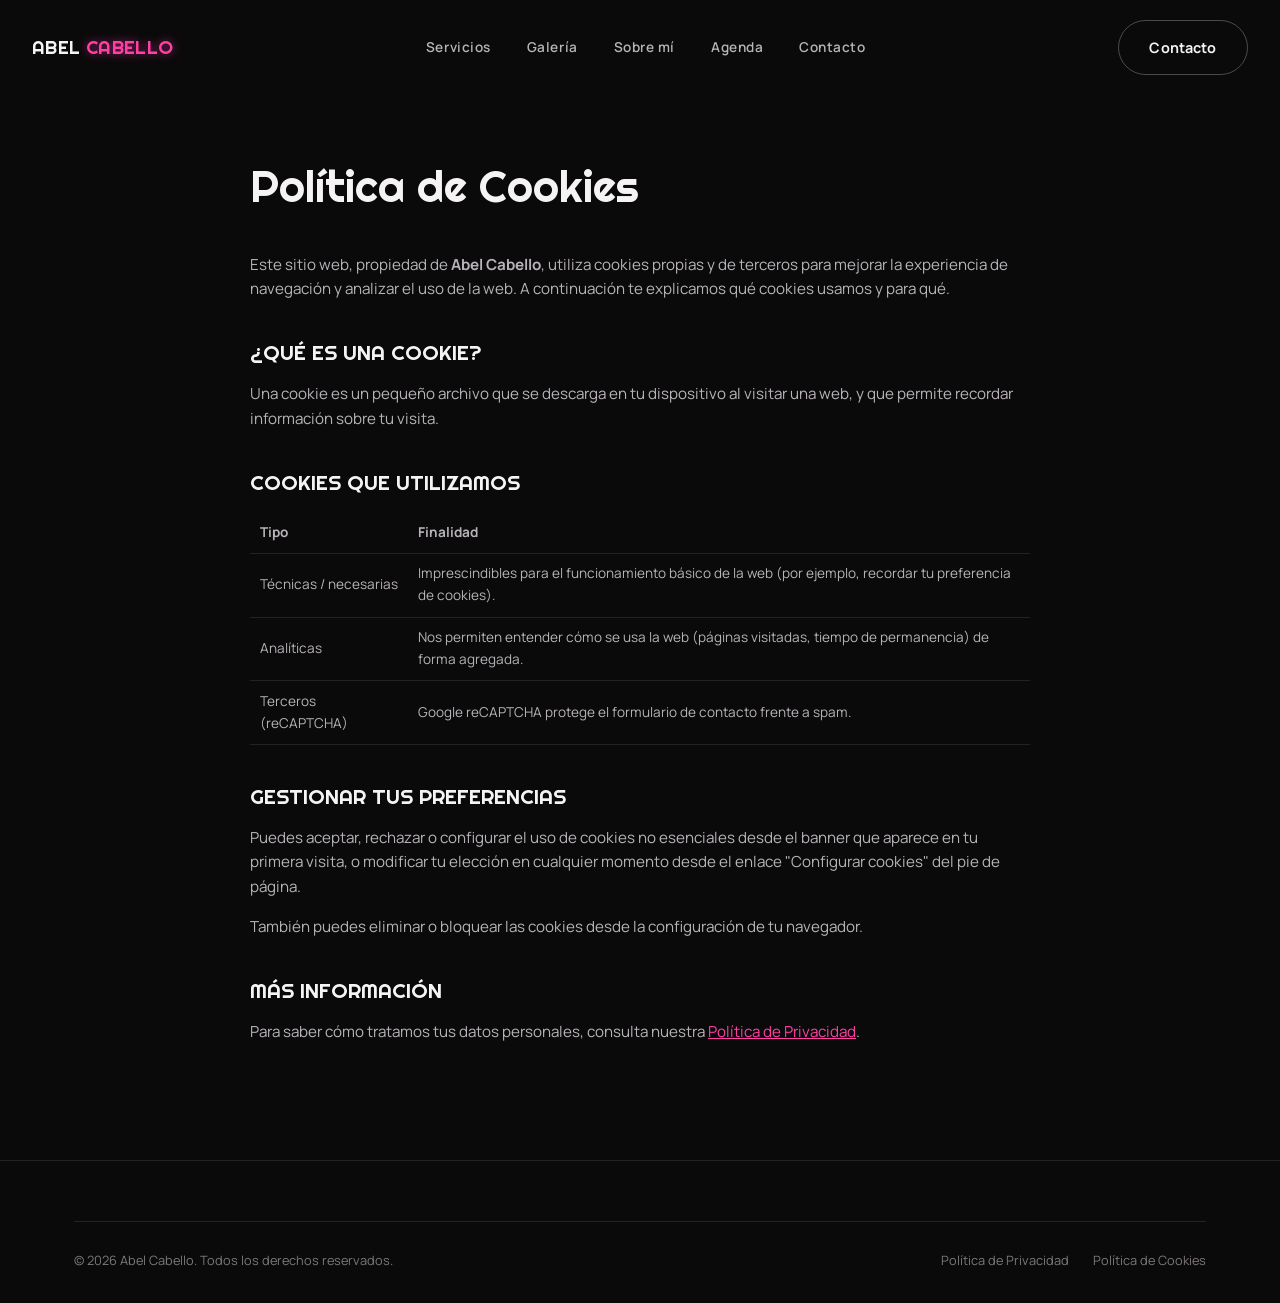
==== commit 7c4d89db: "SEO técnico + reorganización de contenido por relevancia + mejoras de conversión SEO: - Título y met" ====
--- a/cookies.html
+++ b/cookies.html
@@ -23,12 +23,12 @@
 <header class="site-header" id="site-header">
   <a href="index.html" class="site-logo wordmark">Abel <span class="accent">Cabello</span></a>
   <nav class="site-nav" id="site-nav">
-    <a href="index.html#bio">Sobre mí</a>
     <a href="index.html#servicios">Servicios</a>
     <a href="gallery.html">Galería</a>
+    <a href="index.html#bio">Sobre mí</a>
     <a href="index.html#agenda">Agenda</a>
     <a href="index.html#contacto">Contacto</a>
-    <a href="https://wa.me/34675169667" target="_blank" rel="noopener" class="nav-wa-mobile"><svg width="16" height="16" viewBox="0 0 24 24" fill="currentColor"><path d="M17.5 14.4c-.3-.1-1.7-.9-2-1-.3-.1-.5-.1-.7.1-.2.3-.7 1-.9 1.2-.2.2-.3.2-.6.1-.3-.1-1.3-.5-2.4-1.5-.9-.8-1.5-1.8-1.7-2.1-.2-.3 0-.5.1-.6.1-.1.3-.3.4-.5.1-.2.2-.3.3-.5.1-.2 0-.4 0-.5C10 9 9.5 7.7 9.3 7.2c-.2-.5-.4-.4-.5-.4h-.5c-.2 0-.5.1-.7.3-.3.3-1 1-1 2.4s1 2.8 1.2 3c.1.2 2 3.1 4.9 4.3.7.3 1.2.5 1.6.6.7.2 1.3.2 1.8.1.5-.1 1.7-.7 1.9-1.4.2-.7.2-1.2.2-1.4-.1-.1-.3-.2-.6-.3z"/><path d="M12 2C6.5 2 2 6.5 2 12c0 1.9.5 3.7 1.5 5.3L2 22l4.9-1.3C8.4 21.5 10.2 22 12 22c5.5 0 10-4.5 10-10S17.5 2 12 2zm0 18c-1.6 0-3.2-.4-4.6-1.3l-.3-.2-3.2.8.8-3.1-.2-.3C3.4 14.4 3 13.2 3 12c0-4.4 3.6-8 9-8s9 3.6 9 8-4.6 8-9 8z"/></svg> WhatsApp</a>
+    <a href="https://wa.me/34629220296" target="_blank" rel="noopener" class="nav-wa-mobile"><svg width="16" height="16" viewBox="0 0 24 24" fill="currentColor"><path d="M17.5 14.4c-.3-.1-1.7-.9-2-1-.3-.1-.5-.1-.7.1-.2.3-.7 1-.9 1.2-.2.2-.3.2-.6.1-.3-.1-1.3-.5-2.4-1.5-.9-.8-1.5-1.8-1.7-2.1-.2-.3 0-.5.1-.6.1-.1.3-.3.4-.5.1-.2.2-.3.3-.5.1-.2 0-.4 0-.5C10 9 9.5 7.7 9.3 7.2c-.2-.5-.4-.4-.5-.4h-.5c-.2 0-.5.1-.7.3-.3.3-1 1-1 2.4s1 2.8 1.2 3c.1.2 2 3.1 4.9 4.3.7.3 1.2.5 1.6.6.7.2 1.3.2 1.8.1.5-.1 1.7-.7 1.9-1.4.2-.7.2-1.2.2-1.4-.1-.1-.3-.2-.6-.3z"/><path d="M12 2C6.5 2 2 6.5 2 12c0 1.9.5 3.7 1.5 5.3L2 22l4.9-1.3C8.4 21.5 10.2 22 12 22c5.5 0 10-4.5 10-10S17.5 2 12 2zm0 18c-1.6 0-3.2-.4-4.6-1.3l-.3-.2-3.2.8.8-3.1-.2-.3C3.4 14.4 3 13.2 3 12c0-4.4 3.6-8 9-8s9 3.6 9 8-4.6 8-9 8z"/></svg> WhatsApp</a>
   </nav>
   <div class="header-cta">
     <a href="index.html#contacto" class="btn btn-outline">Contacto</a>
--- a/assets/css/style.css
+++ b/assets/css/style.css
@@ -35,6 +35,8 @@
   -webkit-font-smoothing: antialiased;
 }
 
+body.menu-open { overflow: hidden; }
+
 img, video { max-width: 100%; display: block; }
 
 a { color: inherit; text-decoration: none; }
@@ -157,8 +159,13 @@
   border: none;
   cursor: pointer;
   padding: 6px;
-}
-.hamburger span { width: 24px; height: 2px; background: var(--cream); }
+  position: relative;
+  z-index: 200;
+}
+.hamburger span { width: 24px; height: 2px; background: var(--cream); transition: transform 0.3s var(--ease), opacity 0.2s; }
+.hamburger.active span:nth-child(1) { transform: translateY(7px) rotate(45deg); }
+.hamburger.active span:nth-child(2) { opacity: 0; }
+.hamburger.active span:nth-child(3) { transform: translateY(-7px) rotate(-45deg); }
 
 /* ---------- Hero ---------- */
 .hero {
@@ -223,6 +230,18 @@
   color: var(--gray);
 }
 .hero-cta { display: flex; gap: 1rem; flex-wrap: wrap; justify-content: center; }
+.hero-trust {
+  margin-top: 2rem;
+  display: flex;
+  gap: 0.6rem;
+  flex-wrap: wrap;
+  justify-content: center;
+  font-size: 0.8rem;
+  color: var(--gray);
+}
+.hero-trust strong { color: var(--cream); }
+.hero-trust-sep { color: var(--gray-dim); }
+@media (max-width: 560px) { .hero-trust-sep { display: none; } .hero-trust { flex-direction: column; gap: 0.35rem; } }
 .hero-scroll {
   position: absolute;
   z-index: 2;
@@ -458,6 +477,7 @@
 .contacto-direct a { display: flex; align-items: center; gap: 0.75rem; color: var(--cream); font-size: 0.95rem; }
 .contacto-direct a:hover { color: var(--gold); }
 .contacto-direct svg { color: var(--gold); flex-shrink: 0; }
+.contacto-response-note { margin-top: 1.5rem; font-size: 0.85rem; color: var(--gray-dim); }
 
 .form-grid {
   display: grid;
@@ -565,23 +585,22 @@
 @media (max-width: 700px) {
   .site-nav, .header-cta { display: none; }
   .hamburger { display: flex; }
-  .wa-float { display: none; }
   .site-nav.open {
     display: flex;
     position: fixed;
-    top: 0; right: 0;
-    height: 100vh;
-    width: 78%;
-    max-width: 320px;
-    background: var(--dark-2);
+    inset: 0;
+    z-index: 150;
+    width: 100%;
+    max-width: 100%;
+    background: var(--dark);
     flex-direction: column;
     align-items: flex-start;
     justify-content: center;
     gap: 2rem;
     padding: 2rem 2.5rem;
-    box-shadow: -10px 0 40px rgba(0,0,0,0.4);
+    overflow-y: auto;
   }
-  .site-nav.open a { font-size: 1.1rem; }
+  .site-nav.open a { font-size: 1.5rem; }
   .nav-wa-mobile {
     display: flex;
     align-items: center;
@@ -590,30 +609,17 @@
   }
   .form-grid { grid-template-columns: 1fr; }
   .form-grid .full { grid-column: 1; }
+  .serv-grid { grid-template-columns: 1fr; }
   .agenda-row { grid-template-columns: 70px 1fr; }
   .agenda-status { grid-column: 1 / -1; justify-self: start; }
-  .wpcf7-form { grid-template-columns: 1fr; }
-}
-
-/* ---------- Contact Form 7 (booking form) ---------- */
-.wpcf7-form {
-  display: grid;
-  grid-template-columns: 1fr 1fr;
-  gap: 1rem;
-}
-.wpcf7-form-control-wrap { display: block; }
-.wpcf7-form-control-wrap.your-name,
-.wpcf7-form-control-wrap.your-message,
-.wpcf7-form-control-wrap.event-location,
-.wpcf7-form-control-wrap.acceptance-privacy,
-.wpcf7-form > input[type="submit"],
-.wpcf7-response-output {
-  grid-column: 1 / -1;
-}
+}
+
+/* ---------- Contact Form 7 (booking form) — reuses .form-grid/.field from the mockup ---------- */
+.field .wpcf7-form-control-wrap { display: block; width: 100%; }
+.wpcf7-form-control-wrap[data-name="your-website"],
 .wpcf7-form-control-wrap.your-website { display: none; }
-.wpcf7-form-control-wrap:has(input[type="submit"]) { grid-column: 1 / -1; }
-
-.wpcf7-form .wpcf7-form-control:not([type="checkbox"]):not([type="submit"]) {
+
+.field .wpcf7-form-control {
   width: 100%;
   background: var(--dark-2);
   border: 1px solid var(--line);
@@ -624,47 +630,29 @@
   font-size: 0.92rem;
   transition: border-color 0.25s, box-shadow 0.25s;
 }
-.wpcf7-form select.wpcf7-form-control { appearance: auto; }
-.wpcf7-form textarea.wpcf7-form-control { min-height: 110px; resize: vertical; }
-.wpcf7-form .wpcf7-form-control:focus {
+.field textarea.wpcf7-form-control { min-height: 110px; resize: vertical; }
+.field .wpcf7-form-control:focus {
   outline: none;
   border-color: var(--wine);
   box-shadow: 0 0 0 1px var(--wine), var(--glow-cyan);
 }
-.wpcf7-form .wpcf7-form-control::placeholder { color: var(--gray-dim); }
-
-.wpcf7-form .wpcf7-acceptance .wpcf7-list-item { margin: 0; }
-.wpcf7-form .wpcf7-acceptance label {
+.field .wpcf7-form-control::placeholder { color: var(--gray-dim); }
+
+.field-check .wpcf7-list-item { margin: 0; }
+.field-check label {
   display: flex;
   align-items: flex-start;
   gap: 0.6rem;
-  font-size: 0.8rem;
-  color: var(--gray-dim);
   cursor: pointer;
 }
-.wpcf7-form .wpcf7-acceptance input[type="checkbox"] { width: auto; margin-top: 3px; accent-color: var(--gold); }
-.wpcf7-form .wpcf7-acceptance a { color: var(--gray); text-decoration: underline; }
+.field-check input[type="checkbox"] { width: auto; margin-top: 3px; accent-color: var(--gold); }
 
 .wpcf7-form input[type="submit"] {
-  justify-self: start;
-  margin-top: 0.5rem;
-  background: var(--gold);
-  color: #180a14;
-  border: none;
-  border-radius: var(--radius);
-  padding: 0.95rem 1.9rem;
-  font-size: 0.9rem;
-  font-weight: 700;
-  font-family: var(--sans);
-  cursor: pointer;
-  box-shadow: var(--glow-pink);
-  transition: all 0.3s var(--ease);
-}
-.wpcf7-form input[type="submit"]:hover { transform: translateY(-2px); box-shadow: 0 0 10px rgba(255,63,166,1), 0 0 30px rgba(255,63,166,0.7); }
-.wpcf7-form input[type="submit"]:disabled { opacity: 0.6; cursor: wait; }
+  margin-top: 1.5rem;
+}
 
 .wpcf7-spinner { display: none !important; }
-.wpcf7-not-valid-tip { grid-column: 1/-1; color: var(--wine); font-size: 0.78rem; margin-top: 0.35rem; }
+.wpcf7-not-valid-tip { color: var(--wine); font-size: 0.78rem; margin-top: 0.35rem; display: block; }
 .wpcf7-response-output {
   border-radius: 8px;
   padding: 0.85rem 1rem;
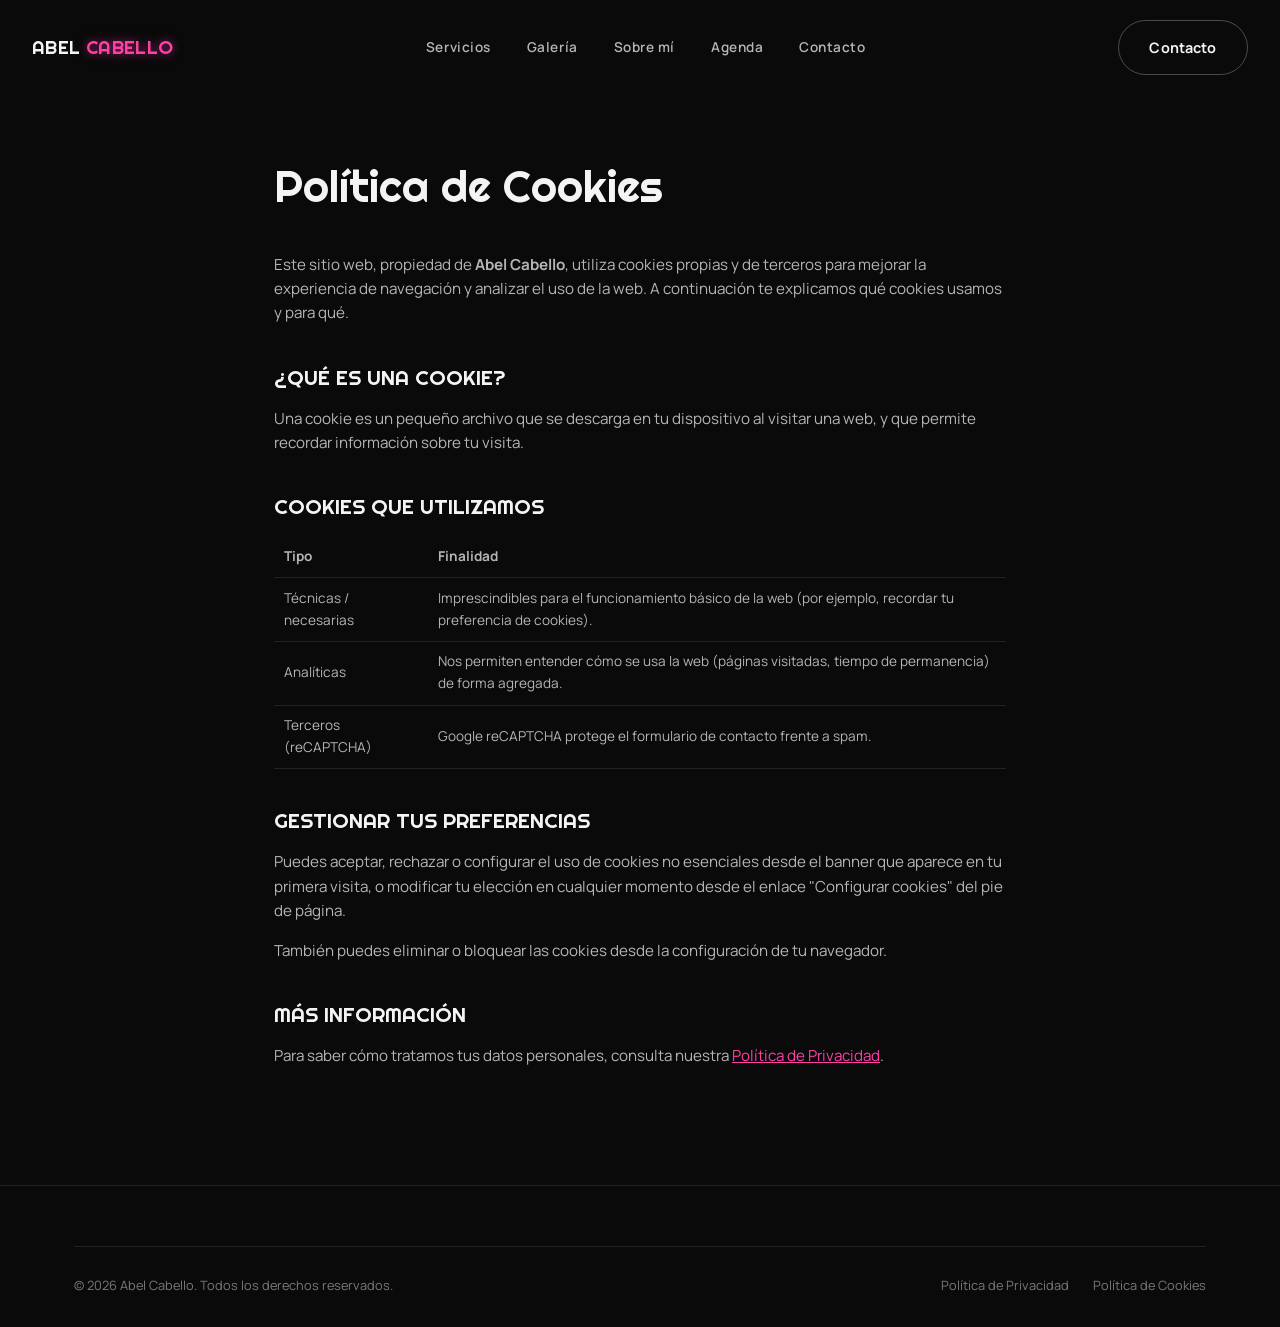
==== commit 39b16189: "Arregla margen lateral en páginas legales y añade noindex - El padding shorthand de .legal/.page-her" ====
--- a/cookies.html
+++ b/cookies.html
@@ -9,7 +9,7 @@
 <link href="https://fonts.googleapis.com/css2?family=Monoton&family=Righteous&family=Manrope:wght@400;500;600;700;800&display=swap" rel="stylesheet">
 <link rel="stylesheet" href="assets/css/style.css" />
 <style>
-  .legal { padding: 160px 0 100px; max-width: 780px; margin: 0 auto; }
+  .legal { padding-top: 160px; padding-bottom: 100px; max-width: 780px; margin: 0 auto; }
   .legal h1 { font-size: clamp(2rem,4vw,2.75rem); margin-bottom: 2.5rem; }
   .legal h2 { font-size: 1.3rem; margin: 2.5rem 0 1rem; }
   .legal p, .legal li { color: var(--gray); font-size: 0.95rem; }
